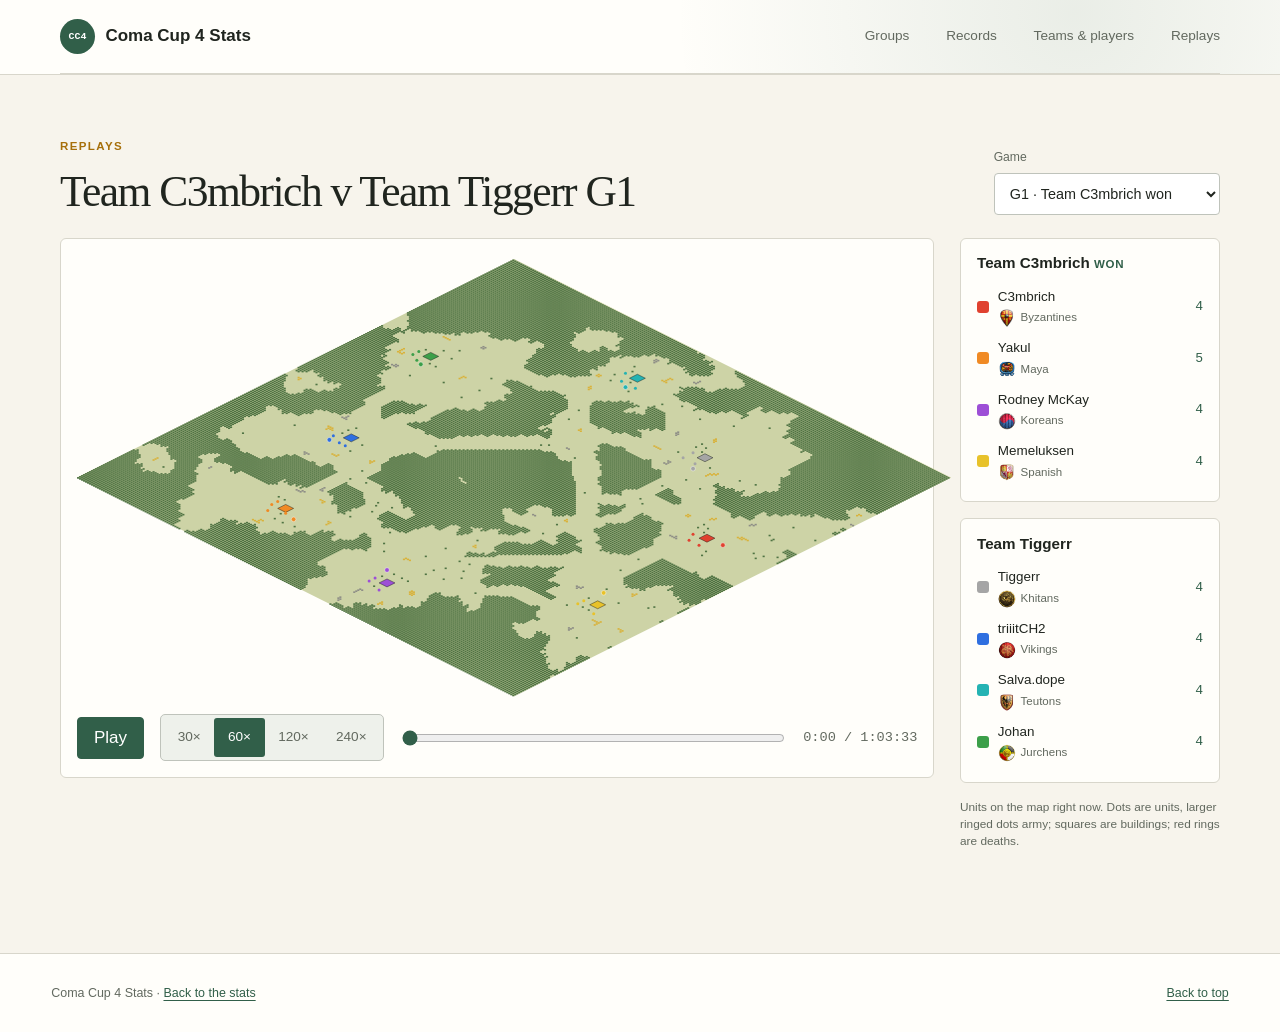
==== site/replay.html @ 4c1250c8 "Replays: every game as a fast animated map Unit positions every ~10 s drawn moving between snapshots" ====
<!doctype html>
<html lang="en">
<head>
  <meta charset="utf-8">
  <meta name="viewport" content="width=device-width, initial-scale=1">
  <title>Coma Cup 4 Replays</title>
  <meta name="description" content="Every Coma Cup 4 game as a fast replay: units, buildings and fights on the map">
  <meta property="og:title" content="Coma Cup 4 Replays">
  <meta property="og:description" content="Every Coma Cup 4 game as a fast replay: units, buildings and fights on the map">
  <meta property="og:type" content="website">
  <link rel="stylesheet" href="assets/site.css?v=18">
  <script src="assets/replay.js?v=18" defer></script>
</head>
<body>
  <a class="skip-link" href="#main">Skip to content</a>
  <header class="site-header" id="top">
    <nav aria-label="Primary">
      <a class="brand" href="./"><span>CC4</span> Coma Cup 4 Stats</a>
      <div class="nav-links">
        <a href="./#groups">Groups</a>
        <a href="./#records">Records</a>
        <a href="./#players">Teams &amp; players</a>
        <a href="replay.html" aria-current="page">Replays</a>
      </div>
    </nav>
  </header>

  <main id="main" class="section replay-page">
    <div class="replay-head">
      <div>
        <p class="section-label">Replays</p>
        <h1 class="replay-title" id="replay-title">Loading…</h1>
      </div>
      <label class="replay-pick"><span>Game</span><select id="game-select"></select></label>
    </div>

    <div class="replay-layout">
      <div class="replay-stage">
        <canvas id="map" aria-label="Animated map of the game"></canvas>
        <div class="replay-controls">
          <button type="button" class="button primary" id="play">Play</button>
          <div class="scope-switch" id="speed" role="group" aria-label="Speed"></div>
          <input type="range" id="scrub" min="0" max="1" step="1" value="0" aria-label="Game time">
          <span class="replay-clock" id="clock">0:00</span>
        </div>
      </div>
      <aside class="replay-legend" id="legend" aria-label="Players"></aside>
    </div>
  </main>

  <footer>
    <span>Coma Cup 4 Stats · <a href="./">Back to the stats</a></span>
    <a href="#top">Back to top</a>
  </footer>
</body>
</html>
---- site/assets/site.css ----
/* The same palette, type and components as oldxavier.github.io/rageforest-ratings */
:root {
  --paper: #f7f4ec;
  --white: #fffefa;
  --ink: #20251f;
  --muted: #62695f;
  --line: #d8d6cb;
  --green: #315f49;
  --green-soft: #e6eee8;
  --gold: #a66f0a;
  --gold-soft: #f5e8c3;
  --win: #315f49;
  --loss: #a6493f;
  --serif: Georgia, "Times New Roman", serif;
  --sans: -apple-system, BlinkMacSystemFont, "Segoe UI", sans-serif;
  --mono: "SFMono-Regular", Consolas, monospace;
  /* in-game player colours, softened for paper */
  --p-blue: #3e6fd6;
  --p-red: #cf4b43;
  --p-green: #4c9a57;
  --p-yellow: #d2ad2c;
  --p-teal: #3a9fa0;
  --p-purple: #9455bd;
  --p-grey: #8e928c;
  --p-orange: #db7a31;
}

* { box-sizing: border-box; }
html { scroll-behavior: smooth; }
body {
  margin: 0;
  color: var(--ink);
  background: var(--paper);
  font: 17px/1.68 var(--sans);
}
a { color: var(--green); text-underline-offset: 3px; }
button, input { font: inherit; }
:focus-visible { outline: 2px solid var(--green); outline-offset: 2px; }
.skip-link {
  position: fixed;
  z-index: 20;
  top: 8px;
  left: 8px;
  padding: .55rem .85rem;
  color: white;
  background: var(--green);
  transform: translateY(-150%);
}
.skip-link:focus { transform: none; }

/* header */
.site-header {
  padding: 0 max(4vw, 22px);
  background:
    radial-gradient(circle at 84% 18%, rgba(91, 127, 103, .13), transparent 25rem),
    var(--white);
  border-bottom: 1px solid var(--line);
}
nav {
  display: flex;
  justify-content: space-between;
  align-items: center;
  max-width: 1160px;
  min-height: 74px;
  margin: auto;
  border-bottom: 1px solid var(--line);
}
.brand {
  display: flex;
  align-items: center;
  gap: .65rem;
  color: var(--ink);
  font-weight: 700;
  text-decoration: none;
}
.brand span {
  display: grid;
  place-items: center;
  width: 35px;
  height: 35px;
  color: white;
  background: var(--green);
  border-radius: 50%;
  font: 700 .62rem var(--mono);
}
.nav-links { display: flex; gap: clamp(1rem, 3vw, 2.3rem); }
.nav-links a { color: var(--muted); font-size: .85rem; text-decoration: none; }
.nav-links a:hover, .nav-links a:focus-visible { color: var(--green); text-decoration: underline; }

.hero {
  max-width: 1160px;
  margin: auto;
  padding: 3.5rem 0 3rem;
}
.eyebrow, .section-label {
  margin: 0 0 .85rem;
  color: var(--gold);
  font: 700 .72rem/1.3 var(--sans);
  letter-spacing: .12em;
  text-transform: uppercase;
}
h1, h2 {
  margin: 0;
  font-family: var(--serif);
  font-weight: 400;
  letter-spacing: -.035em;
  text-wrap: balance;
}
h1 { max-width: 640px; font-size: clamp(2.9rem, 5vw, 4.6rem); line-height: 1.02; }
h2 { font-size: clamp(2.2rem, 4vw, 3.6rem); line-height: 1.07; }
h3 { margin: 0 0 .65rem; font-size: 1.15rem; line-height: 1.3; }
.hero-actions { display: flex; flex-wrap: wrap; gap: .7rem; margin-top: 1.8rem; }
.button {
  display: inline-flex;
  min-height: 45px;
  align-items: center;
  justify-content: center;
  padding: .6rem 1rem;
  border: 1px solid var(--line);
  border-radius: 4px;
  color: var(--ink);
  background: var(--white);
  text-decoration: none;
  cursor: pointer;
}
.button.primary { color: white; background: var(--green); border-color: var(--green); }
.button:hover, .button:focus-visible { border-color: var(--green); box-shadow: 0 0 0 3px rgba(49, 95, 73, .12); }

.stats {
  display: grid;
  grid-template-columns: repeat(3, 1fr);
  max-width: 1160px;
  margin: auto;
  border-top: 1px solid var(--line);
}
.stats div { padding: 1.2rem 1.3rem; border-right: 1px solid var(--line); }
.stats div:first-child { padding-left: 0; }
.stats div:last-child { border-right: 0; }
.stats strong { display: block; color: var(--green); font: 500 1.45rem var(--mono); }
.stats span { color: var(--muted); font-size: .74rem; }

/* sections */
/* every section lines up with the header's 1160px column */
.section {
  padding: clamp(4rem, 8vw, 6.5rem) max(calc((100vw - 1160px) / 2), 4vw, 22px);
}
.band {
  background: var(--white);
  border-block: 1px solid var(--line);
}
.section-heading, .two-column {
  display: grid;
  grid-template-columns: .9fr 1.1fr;
  gap: clamp(2.5rem, 7vw, 7rem);
}
.section-heading { align-items: end; margin-bottom: 2.8rem; }
.heading-note { color: var(--muted); }
.heading-note p { margin: 0 0 .6rem; }
.small { font-size: .82rem; }
.loading { padding: 2rem; color: var(--muted) !important; text-align: center; }

/* groups */
.group-grid { display: grid; grid-template-columns: 1fr 1fr; gap: clamp(2rem, 5vw, 4rem); }
.group h3 { font: 400 1.7rem var(--serif); letter-spacing: -.02em; }
.standings { width: 100%; border-collapse: collapse; font-size: .9rem; }
.standings th {
  padding: .5rem .55rem;
  border-bottom: 1px solid #bfc3bb;
  color: #596159;
  font-size: .66rem;
  font-weight: 700;
  letter-spacing: .045em;
  text-align: right;
  text-transform: uppercase;
}
.standings th:nth-child(2) { text-align: left; }
.standings td {
  padding: .7rem .55rem;
  border-bottom: 1px solid #ebeae4;
  font-family: var(--mono);
  text-align: right;
  white-space: nowrap;
}
.standings td:first-child { width: 2rem; color: var(--gold); text-align: left; }
.standings td.team { font-family: var(--sans); font-weight: 650; text-align: left; white-space: normal; }
.standings tr.cut td { border-bottom: 2px solid var(--green); }
.standings .pos { color: var(--win); }
.standings .neg { color: var(--loss); }
.advance-note { margin: .6rem 0 0; color: var(--muted); font-size: .76rem; }
.advance-note i {
  display: inline-block;
  width: 18px;
  height: 0;
  margin-right: .4rem;
  vertical-align: middle;
  border-top: 2px solid var(--green);
}

.crosstab { margin-top: 1.4rem; border-collapse: collapse; font-size: .78rem; }
.crosstab th, .crosstab td { padding: .45rem .5rem; border: 1px solid #e1e0d8; text-align: center; }
.crosstab th { color: var(--muted); font-weight: 600; }
.crosstab th[scope="row"] { text-align: left; white-space: nowrap; }
.crosstab td { min-width: 3.4rem; font-family: var(--mono); }
.crosstab td.self { background: repeating-linear-gradient(135deg, #f1f0ea 0 4px, #fbfaf6 4px 8px); }
.crosstab td.won { color: var(--win); background: var(--green-soft); font-weight: 600; }
.crosstab td.lost { color: var(--loss); background: #f7e9e4; }
.crosstab td.todo { color: #a5a99f; }
.crosstab-wrap { overflow-x: auto; }

.crosstab td a { display: block; color: inherit; text-decoration: none; }
.crosstab td a:hover, .crosstab td a:focus-visible { text-decoration: underline; text-underline-offset: 3px; }
.group-series { margin-top: 1.2rem; border-top: 1px solid var(--line); }
.series { border-bottom: 1px solid var(--line); }
.series summary {
  display: flex;
  justify-content: space-between;
  align-items: baseline;
  gap: 1rem;
  padding: .75rem .2rem;
  cursor: pointer;
  list-style: none;
}
.series summary::-webkit-details-marker { display: none; }
.series summary::before { content: "▸"; flex: none; color: var(--green); font-size: .8rem; }
.series[open] summary::before { content: "▾"; }
.series summary b { flex: 1; font-size: .92rem; }
.series summary b .lost { color: var(--muted); font-weight: 400; }
.series summary > span { color: var(--gold); font: .72rem var(--mono); white-space: nowrap; }
.series[open] { padding-bottom: .6rem; }
.game {
  display: grid;
  grid-template-columns: 2.2rem 1fr auto;
  gap: .4rem .8rem;
  padding: .6rem 0;
  border-top: 1px solid #ebeae4;
  font-size: .82rem;
}
.game > b { color: var(--muted); font: 600 .75rem var(--mono); }
.game .winner { font-weight: 650; }
.game .len { color: var(--muted); font-family: var(--mono); }
.game .civs { grid-column: 2 / -1; display: grid; gap: .35rem; }
.lineup { display: flex; flex-wrap: wrap; gap: .15rem .7rem; color: var(--muted); font-size: .76rem; }
.lineup b { flex-basis: 100%; font-size: .7rem; font-weight: 600; letter-spacing: .04em; text-transform: uppercase; }
.lineup.w { color: var(--ink); }
.lineup.w b { color: var(--green); }
.lineup span, .civ { display: inline-flex; align-items: center; gap: .3rem; white-space: nowrap; }
.emblem { flex: none; width: 18px; height: 18px; border-radius: 50%; object-fit: cover; }
.board li .who small .emblem, td small .emblem { width: 15px; height: 15px; }
/* records */
.category-bar {
  position: sticky;
  z-index: 5;
  top: 0;
  display: flex;
  flex-wrap: wrap;
  justify-content: space-between;
  gap: .6rem;
  padding: .7rem 0;
  background: var(--paper);
}
.scope-switch {
  display: inline-flex;
  flex-wrap: wrap;
  padding: 3px;
  border: 1px solid #bfc3bb;
  border-radius: 5px;
  background: #eef1eb;
}
.scope-switch button {
  padding: .5rem .85rem;
  border: 0;
  border-radius: 3px;
  color: var(--muted);
  background: transparent;
  font-size: .85rem;
  cursor: pointer;
}
.scope-switch button:hover, .scope-switch button:focus-visible { color: var(--green); }
.scope-switch button[aria-selected="true"], .scope-switch button[aria-pressed="true"] { color: white; background: var(--green); }
.role-switch button[aria-pressed="true"] { background: var(--gold); }
.control-label { display: block; margin-bottom: .35rem; color: var(--muted); font-size: .76rem; }
.category-blurb { margin: .6rem 0 1.6rem; color: var(--muted); }
.board-group {
  grid-column: 1 / -1;
  margin: 1.4rem 0 -.3rem;
  color: var(--gold);
  font: 700 .72rem/1.3 var(--sans);
  letter-spacing: .12em;
  text-transform: uppercase;
}
.board-group:first-child { margin-top: 0; }
.table-title { margin: 2.2rem 0 .8rem; font: 400 1.7rem var(--serif); letter-spacing: -.02em; }
.table-title:first-of-type { margin-top: 0; }
.team-shell { margin-bottom: .6rem; }
/* cards in one row stretch to the tallest, so rows line up; text always wraps, never cut */
.board-grid { display: grid; grid-template-columns: repeat(3, minmax(0, 1fr)); gap: 1rem; align-items: stretch; }
/* closing a long list must not make the browser shift the page on its own */
#boards { overflow-anchor: none; }
.board {
  display: flex;
  flex-direction: column;
  min-width: 0;
  padding: 1.35rem 1.4rem 1rem;
  border: 1px solid var(--line);
  border-radius: 5px;
  background: var(--white);
}
.board h3 { margin-bottom: .2rem; font-size: 1.02rem; text-wrap: balance; }
.board .note { margin: 0 0 .3rem; color: var(--muted); font-size: .76rem; line-height: 1.45; }
.board .empty { margin: .6rem 0 0; color: var(--muted); font-size: .8rem; }
.board-top { display: flex; flex-wrap: wrap; justify-content: space-between; align-items: center; gap: .3rem .6rem; margin-bottom: .2rem; }
.board .scope { color: var(--gold); font: .66rem var(--mono); letter-spacing: .04em; text-transform: uppercase; }
/* each card's own switches: role, and top or bottom of the list */
.card-controls { display: flex; flex-wrap: wrap; justify-content: space-between; gap: .3rem 1rem; margin: .35rem 0 .55rem; }
.seg { display: inline-flex; gap: .15rem; font-size: .74rem; }
.seg button {
  padding: .15rem .35rem;
  border: 0;
  border-radius: 3px;
  color: var(--muted);
  background: none;
  cursor: pointer;
}
.seg button + button::before { content: none; }
.seg button:hover, .seg button:focus-visible { color: var(--green); }
.seg button[aria-pressed="true"] { color: var(--green); background: var(--green-soft); font-weight: 650; }
.never { margin: .4rem 0 .6rem; padding: .7rem .8rem; border-radius: 4px; background: var(--green-soft); font-size: .8rem; }
.never b { display: block; color: var(--green); }
.never p, .never ul { margin: .2rem 0 0; padding: 0; color: var(--muted); list-style: none; }
.never small { color: var(--muted); }
.board.war { grid-column: 1 / -1; }
.war-shell { max-height: 520px; margin-top: .6rem; }
.war-table { width: 100%; min-width: 760px; border-collapse: collapse; font-size: .84rem; }
.war-table th { position: sticky; z-index: 2; top: 0; padding: 0; border-bottom: 1px solid #bfc3bb; background: #eef1eb; text-align: left; }
.war-table td { padding: .55rem .8rem; border-bottom: 1px solid #ebeae4; white-space: nowrap; }
.war-table tbody tr:nth-child(even) { background: #fbfaf6; }
td small { display: flex; align-items: center; gap: .3rem; color: var(--muted); font-size: .72rem; font-weight: 400; }
td.pos { color: var(--win); font-weight: 600; }
td.neg { color: var(--loss); }
details.minor { grid-column: 1 / -1; margin-top: .6rem; }
details.minor > summary {
  padding: .8rem 0;
  border-top: 1px solid var(--line);
  color: var(--green);
  font-size: .88rem;
  cursor: pointer;
}
details.minor > .board-grid { margin-top: .4rem; }
.board ol { margin: 0 0 auto; padding: 0; list-style: none; }
.board li {
  display: grid;
  grid-template-columns: 1.6rem minmax(0, 1fr) auto;
  gap: .55rem;
  align-items: baseline;
  padding: .5rem .3rem .5rem .45rem;
  border-top: 1px solid #ebeae4;
}
.board li.won { box-shadow: inset 3px 0 0 #7fa58d; }
.board li.lost { box-shadow: inset 3px 0 0 #d4a49c; }
.legend { margin-left: .6rem; color: var(--muted); font-size: .76rem; white-space: nowrap; }
.legend i { display: inline-block; width: 3px; height: .9rem; margin: 0 .3rem 0 .5rem; vertical-align: -.15rem; }
.legend i.won { background: #7fa58d; }
.legend i.lost { background: #d4a49c; }
.war-table tr.won td:first-child { box-shadow: inset 3px 0 0 #7fa58d; }
.war-table tr.lost td:first-child { box-shadow: inset 3px 0 0 #d4a49c; }
.board li .rank { color: var(--gold); font: .75rem var(--mono); }
.board li .who { min-width: 0; font-size: .86rem; font-weight: 650; line-height: 1.35; }
.board li .who .main, .board li .who small { display: block; overflow-wrap: anywhere; }
.board li .who small { color: var(--muted); font-size: .72rem; font-weight: 400; }
.board li .who .civ { display: inline; margin-left: .2rem; color: var(--muted); font-size: .74rem; font-weight: 400; white-space: nowrap; }
.board li .who .emblem { margin-right: .25rem; vertical-align: -.2rem; }
.board li .val { color: var(--green); font: 500 .9rem var(--mono); text-align: right; white-space: nowrap; }
.board li:first-child .val { font-size: 1.05rem; }
.board li.extra { display: none; }
.board .more {
  align-self: flex-start;
  margin-top: .5rem;
  padding: .3rem 0;
  border: 0;
  color: var(--green);
  background: none;
  font-size: .78rem;
  cursor: pointer;
  text-decoration: underline;
  text-underline-offset: 3px;
}

/* tables */
.leader-controls { display: flex; flex-wrap: wrap; align-items: end; gap: .8rem 1.4rem; }
.leader-controls label { max-width: 420px; }
.leader-controls label { flex: 1; }
.leader-controls label span { display: block; margin-bottom: .35rem; color: var(--muted); font-size: .76rem; }
input[type="search"] {
  width: 100%;
  min-height: 45px;
  padding: .65rem .9rem;
  border: 1px solid #bfc3bb;
  border-radius: 4px;
  color: var(--ink);
  background: white;
  outline: 0;
}
input[type="search"]:focus { border-color: var(--green); box-shadow: 0 0 0 3px rgba(49, 95, 73, .12); }
.sort-help { margin: 1.1rem 0 .55rem; color: var(--muted); font-size: .76rem; }
.table-shell {
  max-height: 700px;
  overflow: auto;
  border: 1px solid #cfd1ca;
  border-radius: 5px;
  background: white;
}
.player-table, .civ-table { width: 100%; border-collapse: collapse; font-size: .85rem; }
.player-table { min-width: 1000px; }
.player-table th, .civ-table th {
  position: sticky;
  z-index: 2;
  top: 0;
  padding: 0;
  border-bottom: 1px solid #bfc3bb;
  background: #eef1eb;
  text-align: left;
}
th button {
  display: flex;
  width: 100%;
  min-height: 45px;
  align-items: center;
  gap: .35rem;
  padding: .65rem .8rem;
  border: 0;
  color: #596159;
  background: transparent;
  font-size: .68rem;
  font-weight: 700;
  letter-spacing: .045em;
  text-align: left;
  text-transform: uppercase;
  cursor: pointer;
  white-space: nowrap;
}
th button::after { content: "↕"; color: #9aa097; font-size: .72rem; }
th[aria-sort="ascending"] button::after { content: "↑"; color: var(--green); }
th[aria-sort="descending"] button::after { content: "↓"; color: var(--green); }
th button:hover, th button:focus-visible { color: var(--green); background: var(--green-soft); outline: 0; }
.player-table td, .civ-table td { padding: .62rem .8rem; border-bottom: 1px solid #ebeae4; white-space: nowrap; }
.player-table tbody tr:nth-child(even), .civ-table tbody tr:nth-child(even) { background: #fbfaf6; }
.player-table tbody tr:hover, .civ-table tbody tr:hover { background: #f3f6f0; }
td.num { color: #4d594f; font-family: var(--mono); text-align: right; }
td.name { font-weight: 650; }
td.team { color: var(--muted); }
td.hot { color: var(--gold); }
.civ-shell { max-height: 560px; }

/* about */
.about-copy { max-width: 680px; margin: 0; color: var(--muted); font-size: 1.05rem; }
.about-copy b { color: var(--ink); font-weight: 650; }
.about h2 { margin-bottom: 2rem; }

footer {
  display: flex;
  flex-wrap: wrap;
  justify-content: space-between;
  gap: .8rem;
  padding: 1.8rem max(4vw, 22px);
  color: var(--muted);
  background: var(--white);
  border-top: 1px solid var(--line);
  font-size: .78rem;
}

@media (max-width: 980px) {
  .board-grid { grid-template-columns: repeat(2, minmax(0, 1fr)); }
}

@media (max-width: 820px) {
  .nav-links a:not(:first-child, :nth-child(2)) { display: none; }
  .section-heading, .two-column, .group-grid { grid-template-columns: 1fr; }
  .hero { padding: 2.5rem 0 2.2rem; }
  .stats { grid-template-columns: 1fr 1fr; }
  .stats div { border-bottom: 1px solid var(--line); }
  .stats div:nth-child(2) { border-right: 0; }
  .stats div:nth-child(3) { grid-column: 1 / -1; padding-left: 0; border-right: 0; }
}

@media (max-width: 600px) {
  .standings th, .standings td { padding-inline: .3rem; }
  .standings { font-size: .82rem; }
  .group { overflow-x: auto; }
  body { font-size: 16px; }
  .nav-links { display: none; }
  .board-grid { grid-template-columns: 1fr; }
  .scope-switch { display: flex; }
  .scope-switch button { flex: 1 1 auto; padding: .45rem .6rem; font-size: .8rem; }
  .player-table { min-width: 760px; }
}

@media (prefers-reduced-motion: reduce) {
  html { scroll-behavior: auto; }
}

/* replay page */
.replay-page { padding-top: clamp(2.5rem, 5vw, 4rem); }
.replay-head { display: flex; flex-wrap: wrap; justify-content: space-between; align-items: end; gap: 1rem 2rem; margin-bottom: 1.4rem; }
.replay-title { font-size: clamp(1.8rem, 3.4vw, 2.8rem); line-height: 1.1; }
.replay-pick span { display: block; margin-bottom: .35rem; color: var(--muted); font-size: .76rem; }
.replay-pick select {
  min-height: 42px;
  max-width: 100%;
  padding: .45rem .7rem;
  border: 1px solid #bfc3bb;
  border-radius: 4px;
  color: var(--ink);
  background: white;
  font: inherit;
  font-size: .9rem;
}
.replay-layout { display: grid; grid-template-columns: minmax(0, 1fr) 260px; gap: 1.6rem; align-items: start; }
.replay-stage {
  min-width: 0;
  padding: 1rem;
  border: 1px solid var(--line);
  border-radius: 6px;
  background: var(--white);
}
#map { display: block; margin: auto; }
.replay-controls { display: flex; flex-wrap: wrap; align-items: center; gap: .7rem 1rem; margin-top: .9rem; }
.replay-controls .button { min-height: 38px; padding: .35rem 1rem; }
.replay-controls input[type="range"] { flex: 1 1 220px; accent-color: var(--green); }
.replay-clock { color: var(--muted); font: .85rem var(--mono); white-space: nowrap; }
.replay-legend { display: grid; gap: 1rem; }
.legend-team { padding: .9rem 1rem; border: 1px solid var(--line); border-radius: 6px; background: var(--white); }
.legend-team h3 { margin: 0 0 .5rem; font-size: .95rem; }
.legend-team h3 span { color: var(--green); font-size: .72rem; font-weight: 600; letter-spacing: .06em; text-transform: uppercase; }
.legend-team ul { margin: 0; padding: 0; list-style: none; }
.legend-team li { display: grid; grid-template-columns: 12px 1fr auto; gap: .55rem; align-items: center; padding: .3rem 0; font-size: .84rem; }
.legend-team li i { width: 12px; height: 12px; border-radius: 3px; }
.legend-team li small { display: flex; align-items: center; gap: .3rem; color: var(--muted); font-size: .72rem; }
.legend-team li b { color: var(--green); font: 500 .82rem var(--mono); }
.legend-note { margin: 0; color: var(--muted); font-size: .74rem; line-height: 1.45; }
.watch { margin-left: .6rem; font-size: .76rem; font-weight: 400; }
@media (max-width: 860px) {
  .replay-layout { grid-template-columns: 1fr; }
  .replay-legend { grid-template-columns: 1fr 1fr; }
  .legend-note { grid-column: 1 / -1; }
}
@media (max-width: 520px) {
  .replay-legend { grid-template-columns: 1fr; }
  .replay-stage { padding: .5rem; }
}
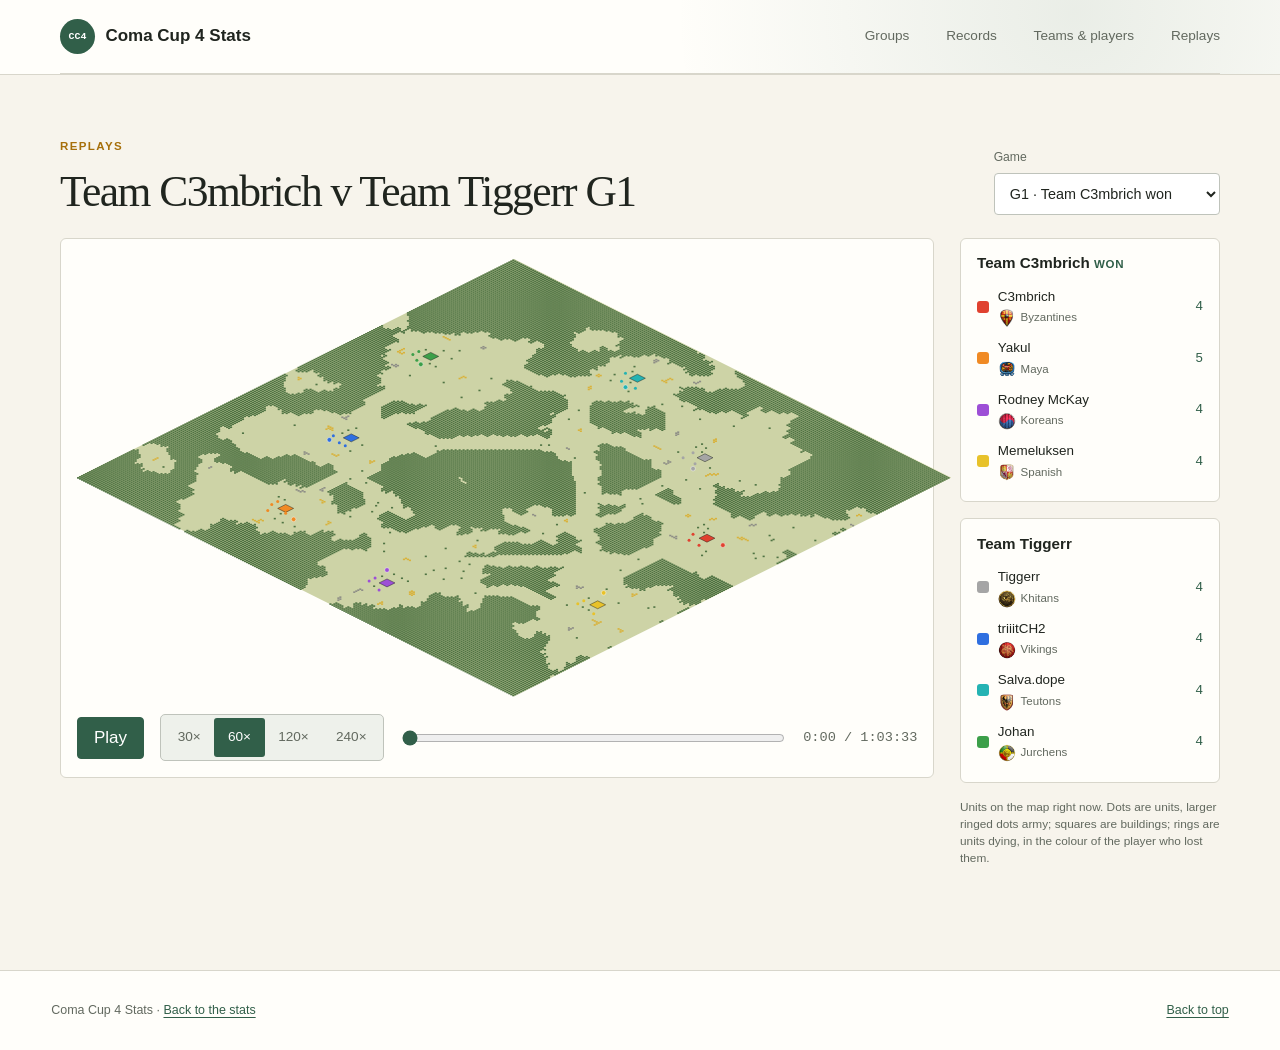
==== commit 68e553bb: "Replay: death rings in the colour of the player who lost the unit" ====
--- a/site/replay.html
+++ b/site/replay.html
@@ -9,7 +9,7 @@
   <meta property="og:description" content="Every Coma Cup 4 game as a fast replay: units, buildings and fights on the map">
   <meta property="og:type" content="website">
   <link rel="stylesheet" href="assets/site.css?v=18">
-  <script src="assets/replay.js?v=18" defer></script>
+  <script src="assets/replay.js?v=19" defer></script>
 </head>
 <body>
   <a class="skip-link" href="#main">Skip to content</a>
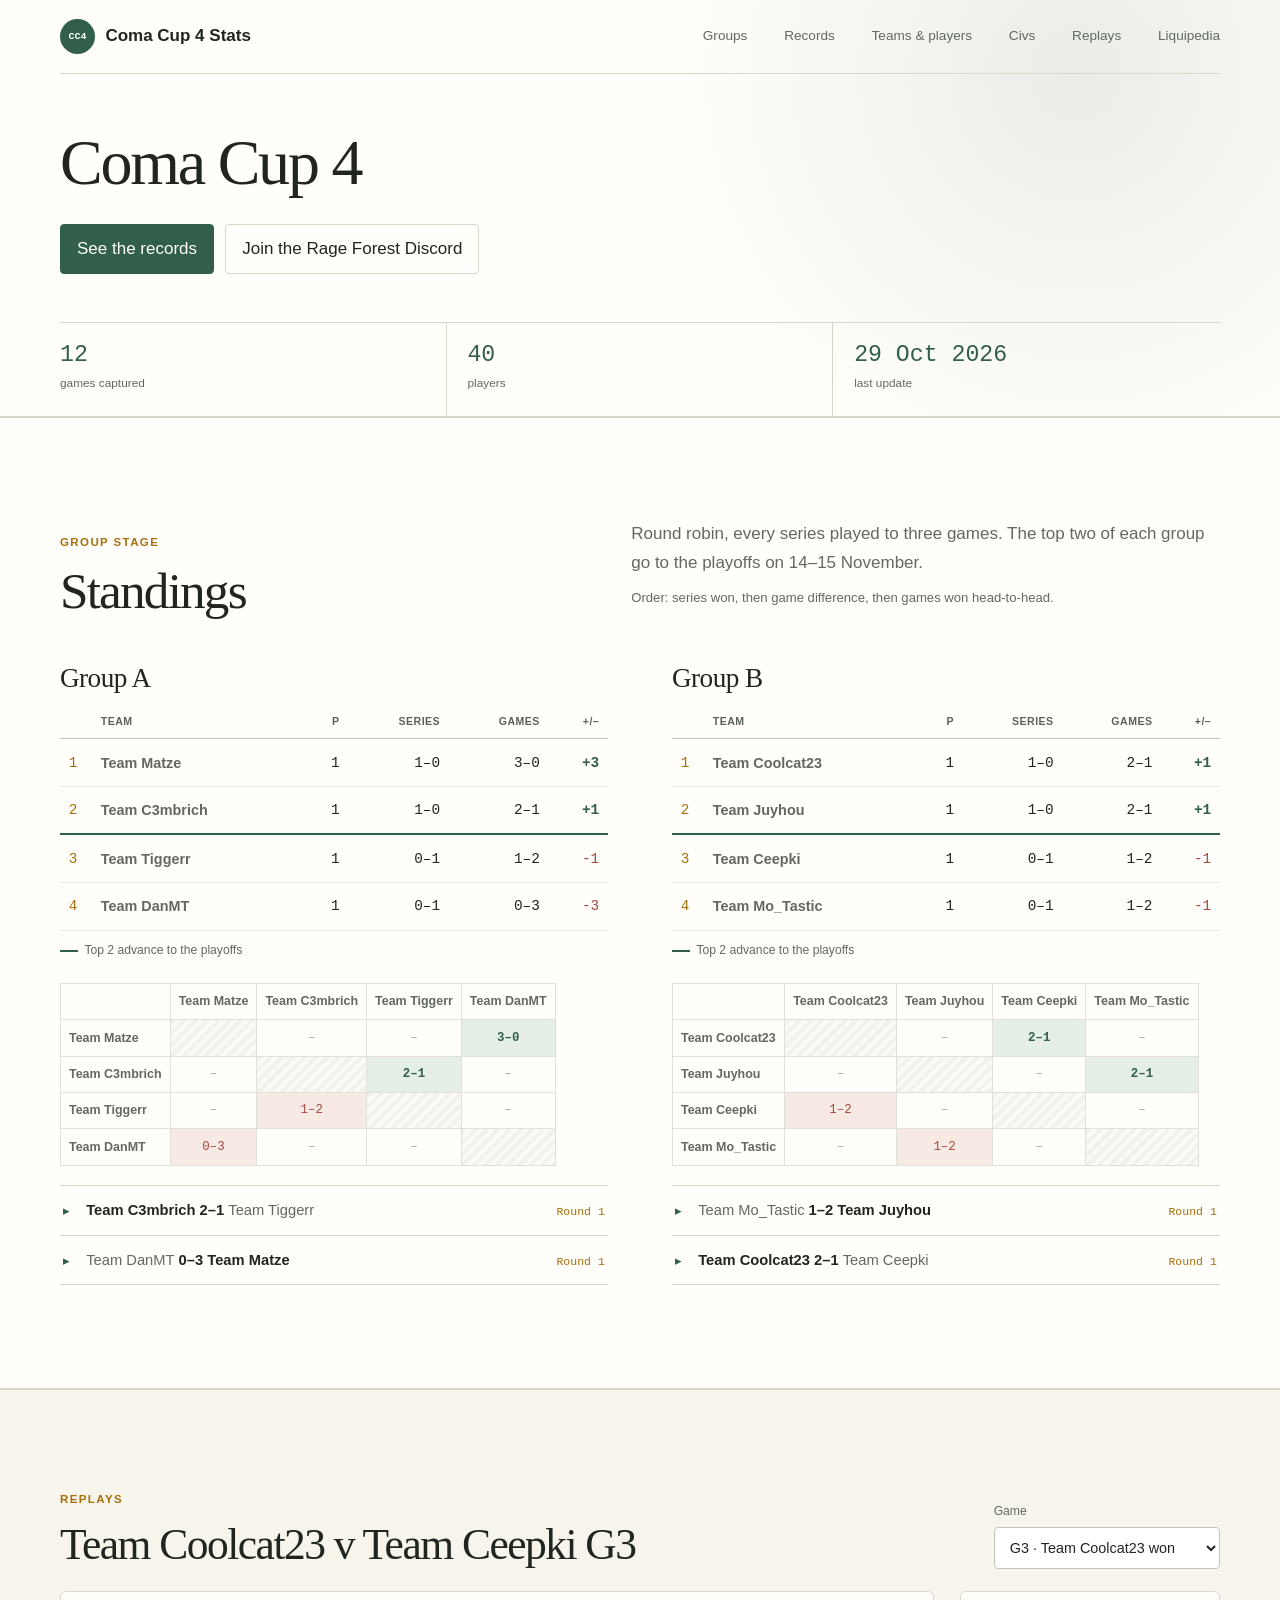
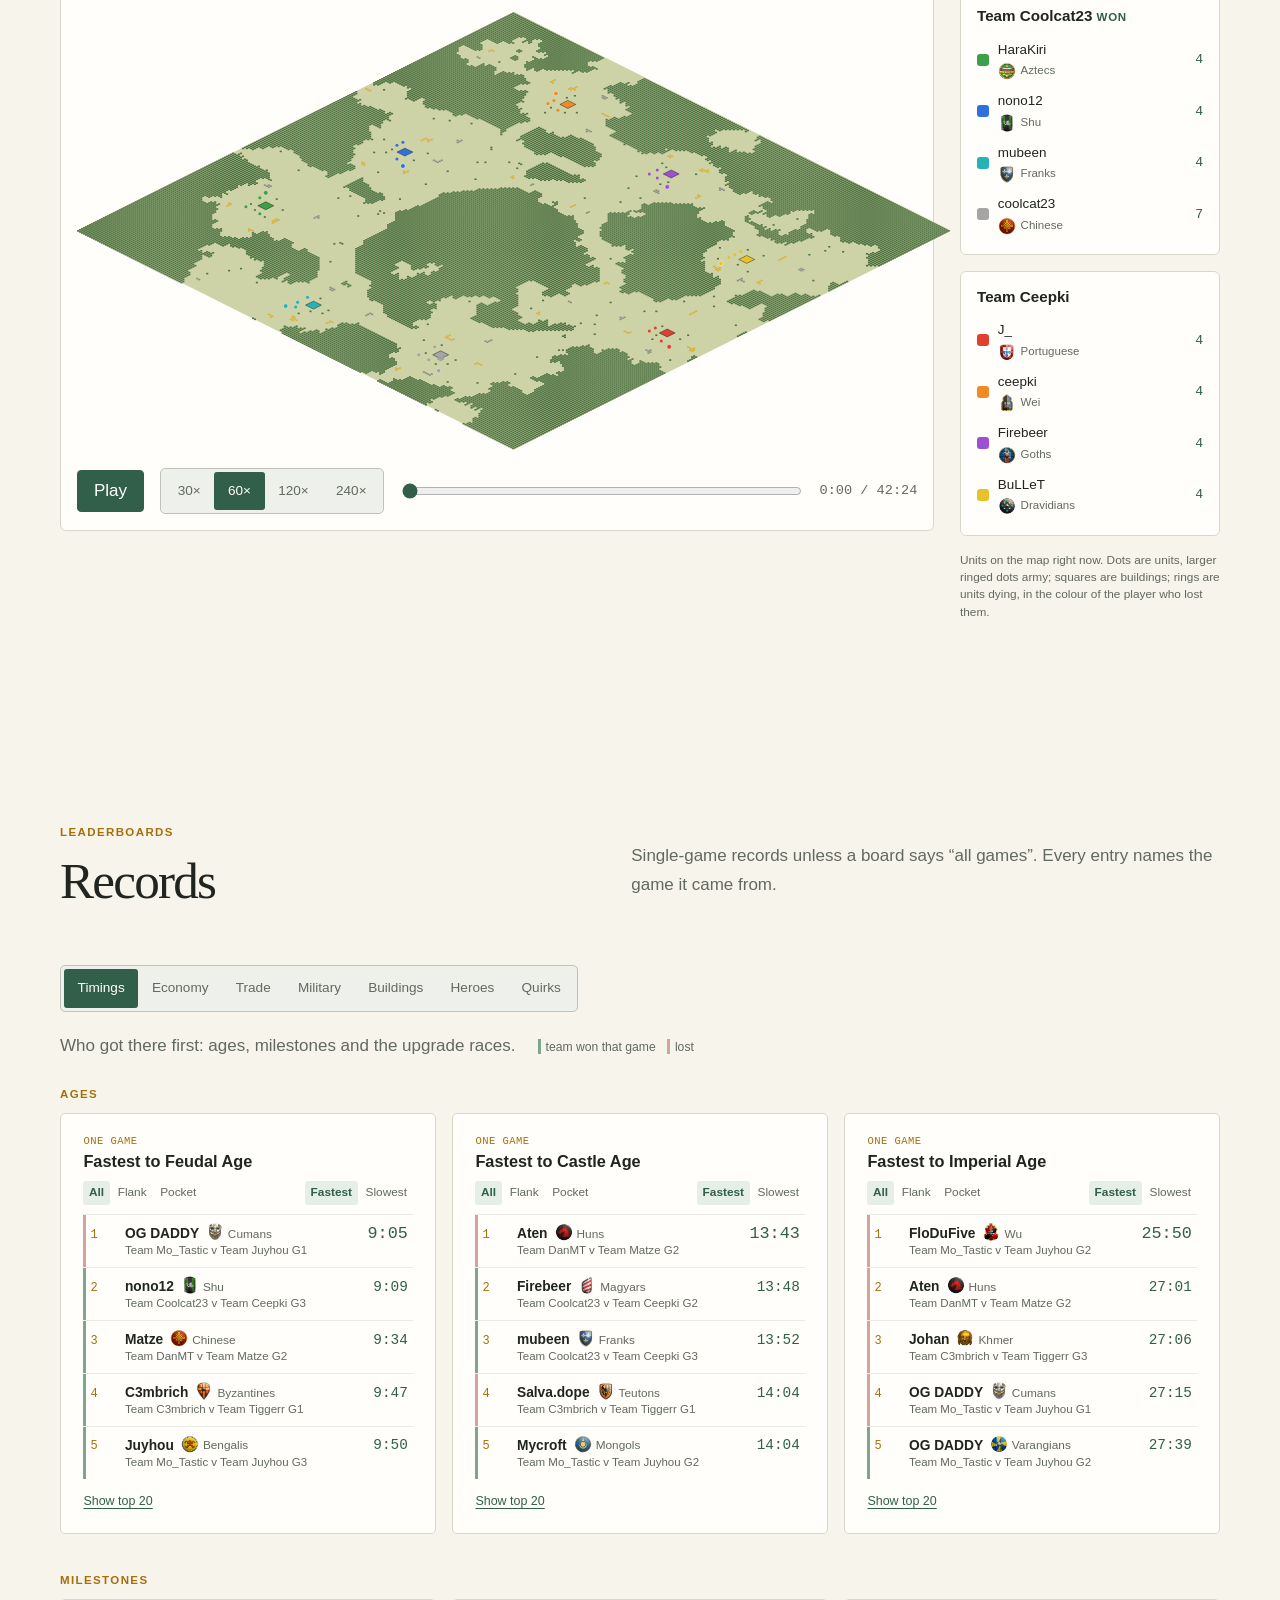
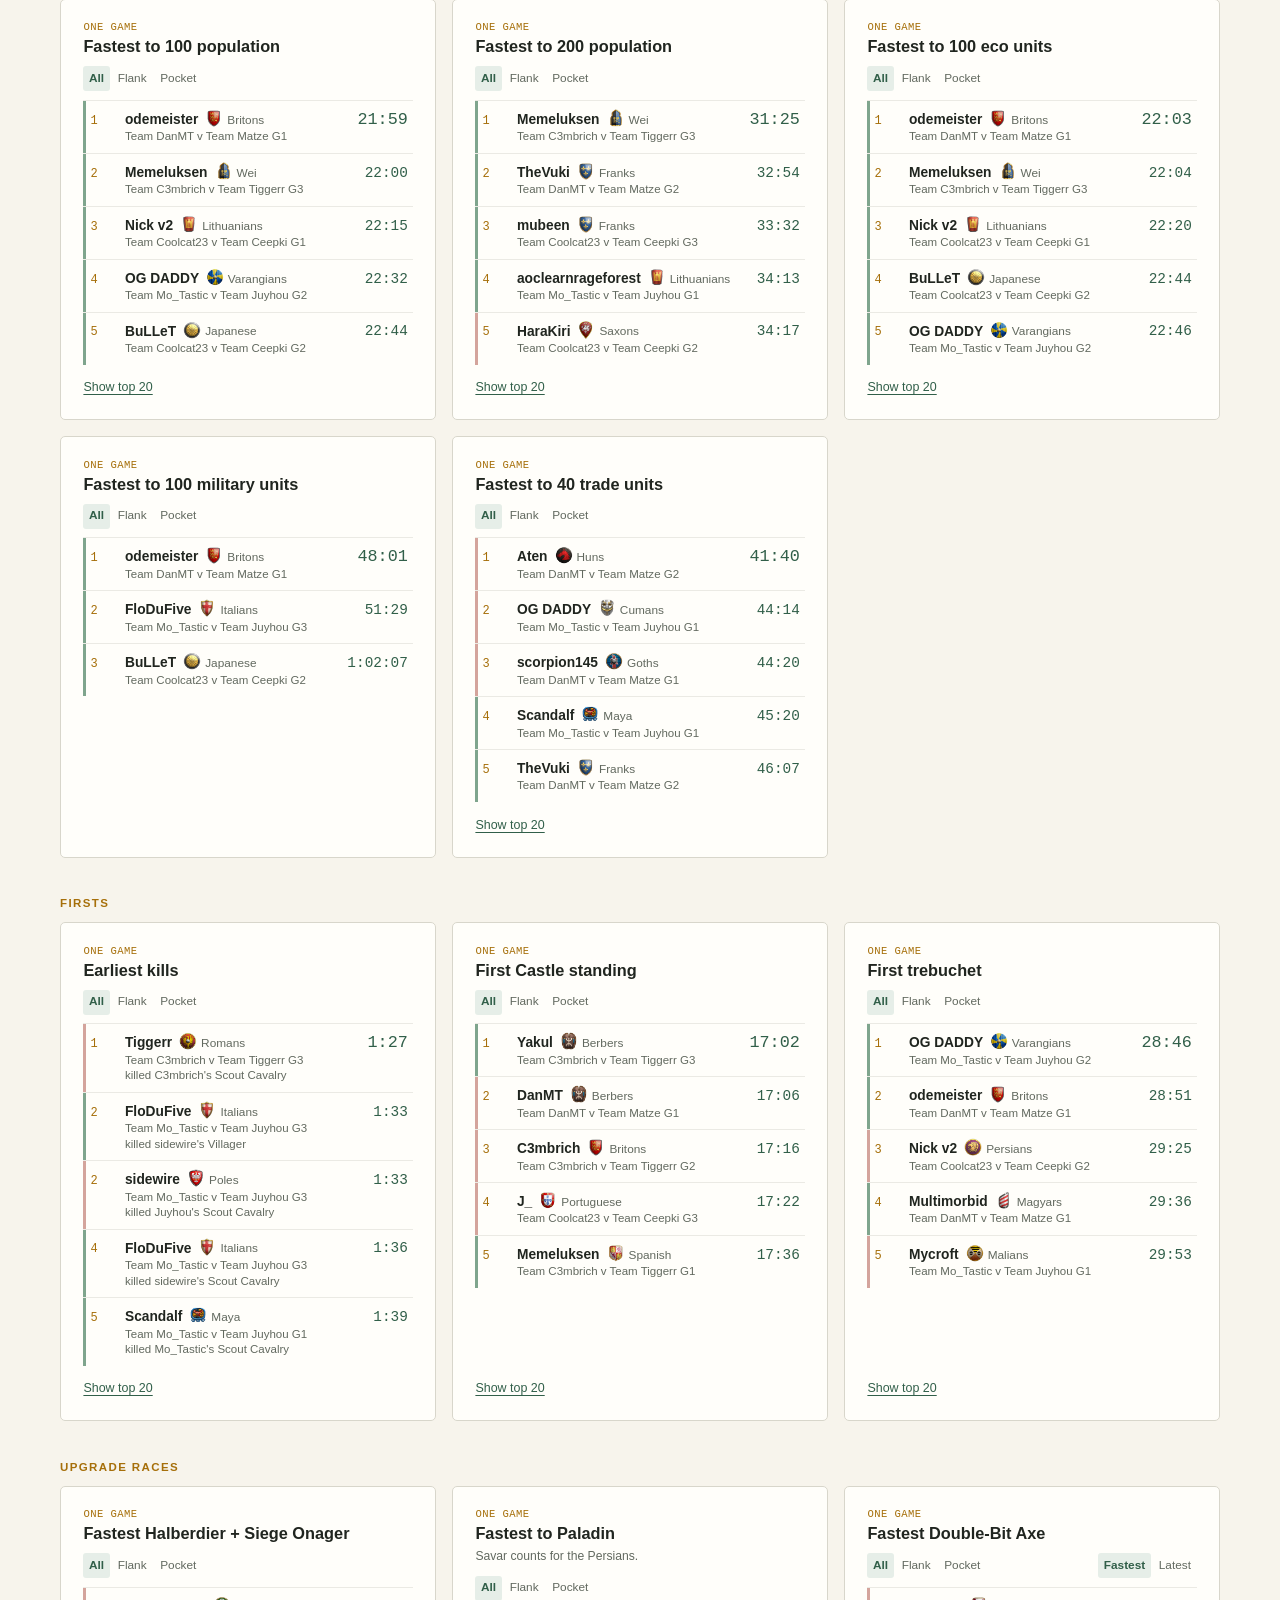
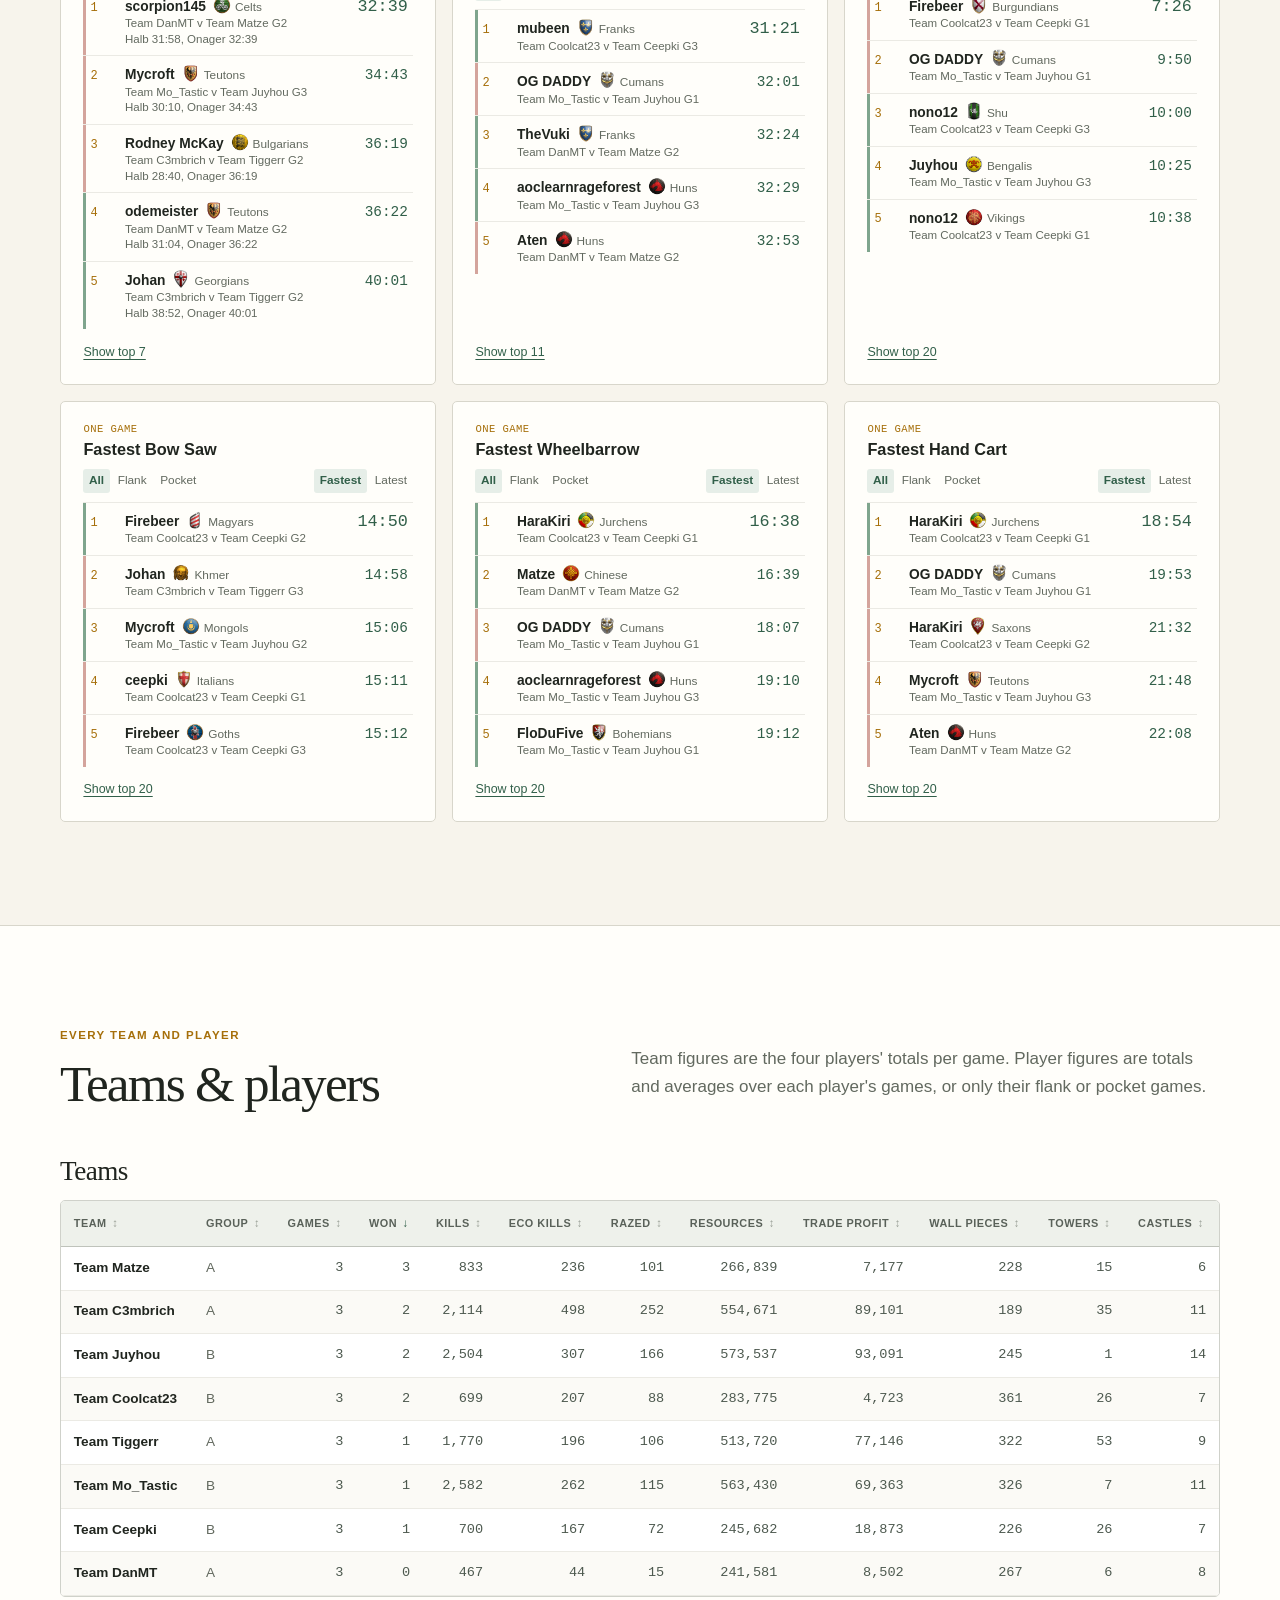
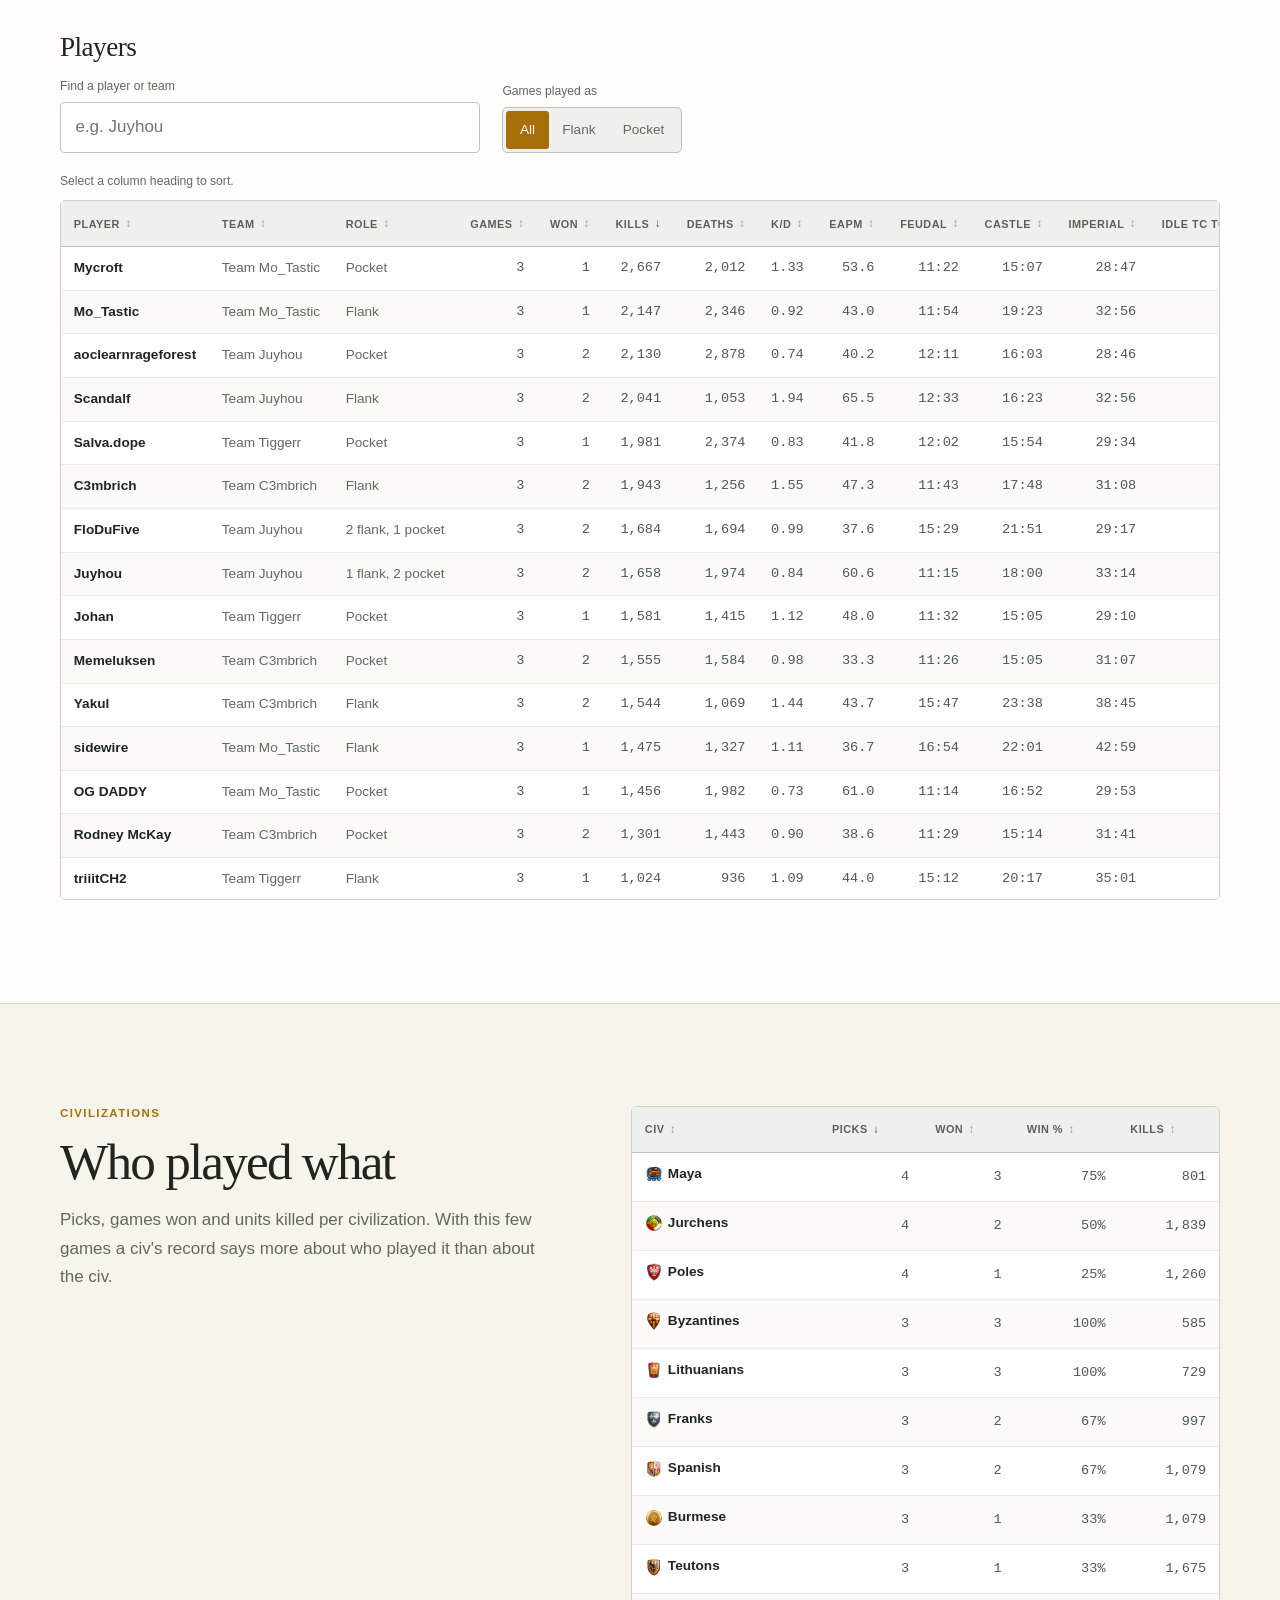
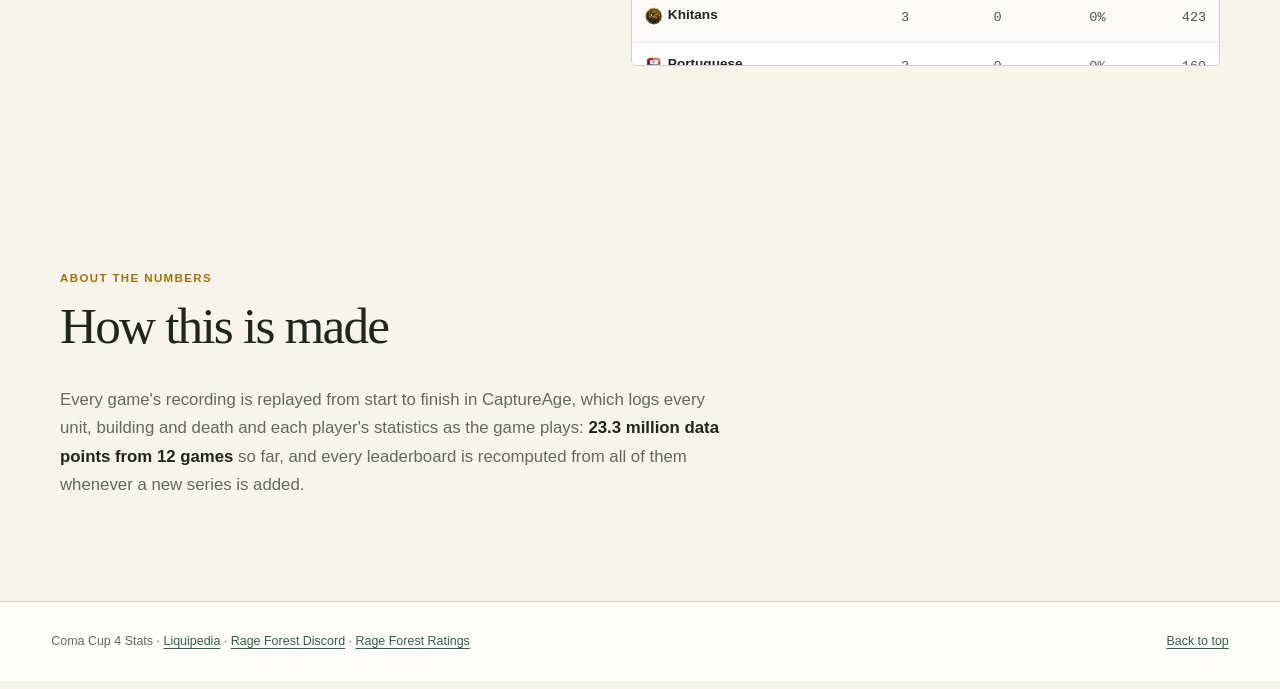
==== commit a184b8c4: "Replays move into the stats page, loading a game only when the section is in view" ====
--- a/site/replay.html
+++ b/site/replay.html
@@ -2,55 +2,10 @@
 <html lang="en">
 <head>
   <meta charset="utf-8">
+  <title>Coma Cup 4 Replays</title>
   <meta name="viewport" content="width=device-width, initial-scale=1">
-  <title>Coma Cup 4 Replays</title>
-  <meta name="description" content="Every Coma Cup 4 game as a fast replay: units, buildings and fights on the map">
-  <meta property="og:title" content="Coma Cup 4 Replays">
-  <meta property="og:description" content="Every Coma Cup 4 game as a fast replay: units, buildings and fights on the map">
-  <meta property="og:type" content="website">
-  <link rel="stylesheet" href="assets/site.css?v=18">
-  <script src="assets/replay.js?v=19" defer></script>
+  <script>location.replace("./#replay-" + location.hash.slice(1));</script>
+  <meta http-equiv="refresh" content="0; url=./#replays">
 </head>
-<body>
-  <a class="skip-link" href="#main">Skip to content</a>
-  <header class="site-header" id="top">
-    <nav aria-label="Primary">
-      <a class="brand" href="./"><span>CC4</span> Coma Cup 4 Stats</a>
-      <div class="nav-links">
-        <a href="./#groups">Groups</a>
-        <a href="./#records">Records</a>
-        <a href="./#players">Teams &amp; players</a>
-        <a href="replay.html" aria-current="page">Replays</a>
-      </div>
-    </nav>
-  </header>
-
-  <main id="main" class="section replay-page">
-    <div class="replay-head">
-      <div>
-        <p class="section-label">Replays</p>
-        <h1 class="replay-title" id="replay-title">Loading…</h1>
-      </div>
-      <label class="replay-pick"><span>Game</span><select id="game-select"></select></label>
-    </div>
-
-    <div class="replay-layout">
-      <div class="replay-stage">
-        <canvas id="map" aria-label="Animated map of the game"></canvas>
-        <div class="replay-controls">
-          <button type="button" class="button primary" id="play">Play</button>
-          <div class="scope-switch" id="speed" role="group" aria-label="Speed"></div>
-          <input type="range" id="scrub" min="0" max="1" step="1" value="0" aria-label="Game time">
-          <span class="replay-clock" id="clock">0:00</span>
-        </div>
-      </div>
-      <aside class="replay-legend" id="legend" aria-label="Players"></aside>
-    </div>
-  </main>
-
-  <footer>
-    <span>Coma Cup 4 Stats · <a href="./">Back to the stats</a></span>
-    <a href="#top">Back to top</a>
-  </footer>
-</body>
+<body><p>The replays are now on the <a href="./#replays">stats page</a>.</p></body>
 </html>
